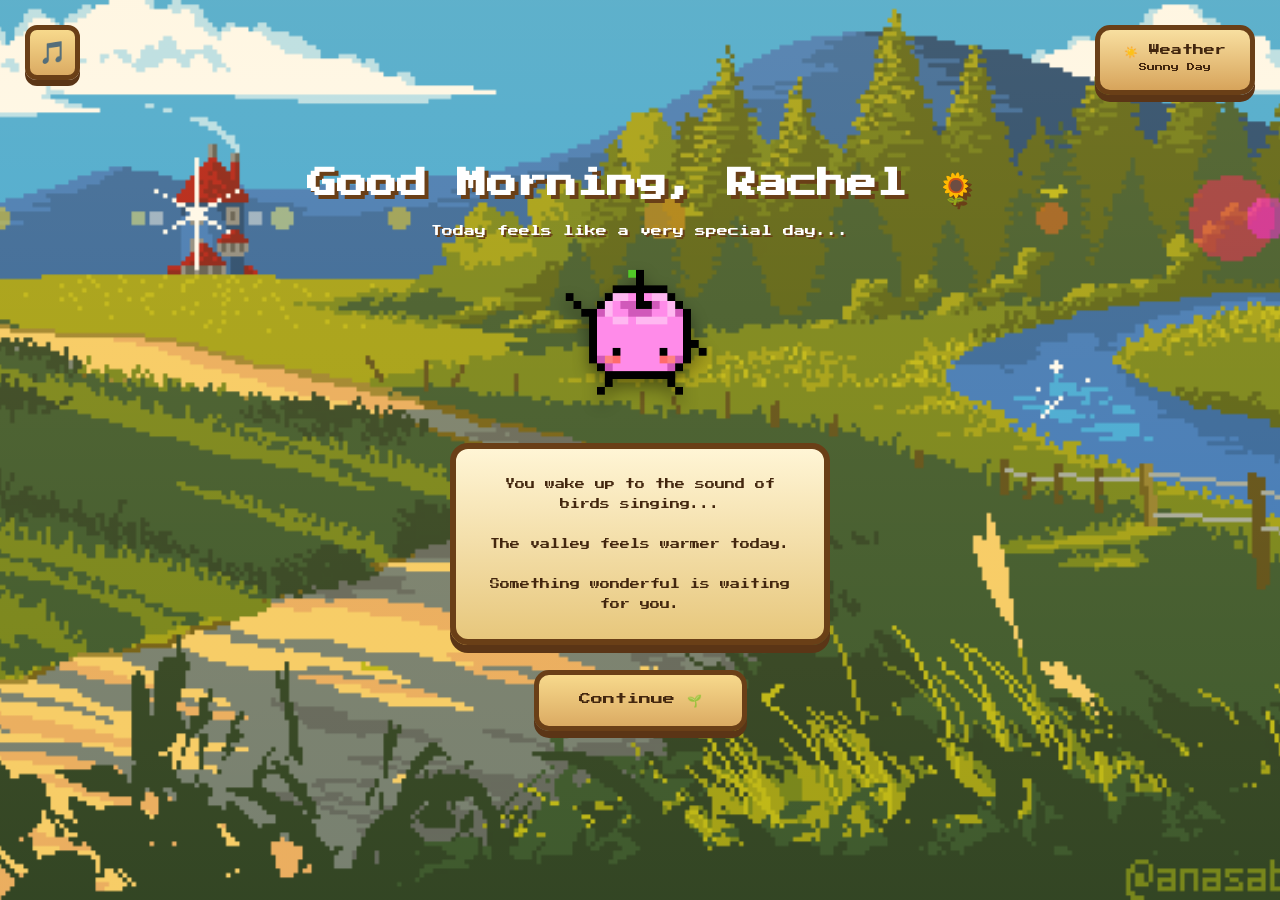
==== birthday.html @ 8ed4ac44 "Second page" ====
<!DOCTYPE html>
<html lang="en">

<head>

    <meta charset="UTF-8">

    <meta name="viewport" content="width=device-width, initial-scale=1.0">


    <title>Rachel's Valley - Summer 29</title>


    <link rel="stylesheet" href="birthday.css">


    <link href="https://fonts.googleapis.com/css2?family=Press+Start+2P&display=swap" rel="stylesheet">


</head>


<body>



<!-- =====================================
     NEW DAY TRANSITION
===================================== -->


<div id="day-transition">


    <div class="day-card">


        ☀️ Summer 29


        <br><br>


        Year 1


        <br><br>


        <span>
            A new day begins...
        </span>


    </div>


</div>





<!-- =====================================
     BIRTHDAY SCREEN
===================================== -->


<section id="birthday-screen">


    <div class="overlay"></div>




    <!-- Music Button -->


    <button id="music-toggle">

        🎵

    </button>





    <!-- Weather -->


    <div class="weather-box">


        ☀️ Weather


        <br>


        <span>

            Sunny Day

        </span>


    </div>







    <div class="morning-content">





        <h1>

            Good Morning, Rachel 🌻

        </h1>





        <p class="subtitle">

            Today feels like a very special day...

        </p>






        <div class="character">


            <img 
            src="assets/rachel-character.gif"
            alt="Rachel">


        </div>







        <div class="message-box">


            <p>


            You wake up to the sound of birds singing...


            <br><br>


            The valley feels warmer today.


            <br><br>


            Something wonderful is waiting for you.


            </p>


        </div>








        <button id="continue-button">


            Continue 🌱


        </button>




    </div>




</section>





<!-- =====================================
     AUDIO
===================================== -->


<audio id="morning-music" loop>

    <source src="assets/morning.mp3" type="audio/mpeg">

</audio>



<audio id="hover-sound">

    <source src="assets/button-hover.mp3" type="audio/mpeg">

</audio>



<audio id="click-sound">

    <source src="assets/button-click.mp3" type="audio/mpeg">

</audio>





<script src="birthday.js"></script>



</body>


</html>
---- birthday.css ----
/* =====================================
   GLOBAL
===================================== */


*{

    margin:0;

    padding:0;

    box-sizing:border-box;

}



body{

    width:100%;

    height:100vh;


    overflow:hidden;


    font-family:"Press Start 2P", cursive;


}






/* =====================================
   DAY TRANSITION
===================================== */


#day-transition{


    position:fixed;


    inset:0;


    background:#000;


    display:flex;


    justify-content:center;


    align-items:center;


    z-index:20;


    animation:

    fadeOutDay 3s ease forwards;


    animation-delay:3s;


}



.day-card{


    color:white;


    text-align:center;


    font-size:18px;


    line-height:2;


    animation:

    dayFloat 2s infinite;


}



.day-card span{


    font-size:11px;


    opacity:.8;


}





@keyframes fadeOutDay{


    to{


        opacity:0;


        visibility:hidden;


    }


}



@keyframes dayFloat{


    50%{


        transform:translateY(-10px);


    }


}






/* =====================================
   BIRTHDAY BACKGROUND
===================================== */


#birthday-screen{


    width:100%;


    height:100vh;


    position:relative;


    display:flex;


    justify-content:center;


    align-items:center;



    background:

    url("assets/bird.gif");



    background-size:cover;


    background-position:center;



    animation:

    morningFade 3s ease;


}





.overlay{


    position:absolute;


    inset:0;



    background:

    linear-gradient(

        rgba(255,220,140,.25),

        rgba(255,240,180,.12)

    );


}







/* =====================================
   MUSIC BUTTON
===================================== */


#music-toggle{


    position:absolute;


    top:25px;


    left:25px;



    width:55px;


    height:55px;



    border-radius:12px;


    border:5px solid #6a3f17;



    background:

    linear-gradient(

        #f7d98c,

        #dbab63

    );



    font-size:22px;


    cursor:pointer;



    z-index:5;



    box-shadow:


    0 6px #5b3516;



}



#music-toggle:hover{


    transform:scale(1.1);


}








/* =====================================
   WEATHER BOX
===================================== */


.weather-box{


    position:absolute;


    top:25px;


    right:25px;



    width:160px;



    padding:15px;



    text-align:center;



    background:


    linear-gradient(

        #f8dfa0,

        #d7a45b

    );



    border:5px solid #6a3f17;



    border-radius:15px;



    color:#43270f;



    font-size:11px;



    box-shadow:


    0 7px #5b3516;



    z-index:5;



}



.weather-box span{


    font-size:8px;


    line-height:2;


}








/* =====================================
   CONTENT
===================================== */


.morning-content{


    position:relative;


    z-index:2;


    text-align:center;


    color:white;


}






h1{


    font-size:30px;



    text-shadow:


    4px 4px #6a3f17;



}



.subtitle{


    margin-top:20px;


    font-size:11px;


    text-shadow:


    2px 2px #6a3f17;


}









/* =====================================
   CHARACTER
===================================== */


.character img{


    width:180px;


    margin-top:25px;



    filter:


    drop-shadow(

        0 8px 8px rgba(0,0,0,.4)

    );



    animation:


    characterFloat 3s ease-in-out infinite;


}





@keyframes characterFloat{


    50%{


        transform:translateY(-10px);


    }


}









/* =====================================
   MESSAGE BOX
===================================== */


.message-box{


    width:380px;


    max-width:90vw;


    margin:25px auto;



    background:


    linear-gradient(

        #fff5d5,

        #e7c77c

    );



    border:6px solid #6a3f17;


    border-radius:18px;



    padding:25px;



    color:#43270f;



    font-size:10px;



    line-height:2;



    box-shadow:


    0 8px #5b3516;


}








/* =====================================
   CONTINUE BUTTON
===================================== */


#continue-button{


    padding:18px 40px;



    font-family:"Press Start 2P";



    font-size:12px;



    color:#43270f;



    background:


    linear-gradient(

        #f7d98c,

        #dbab63

    );



    border:


    5px solid #6a3f17;



    border-radius:15px;



    cursor:pointer;



    box-shadow:


    0 7px #5b3516;



    transition:.2s;


}





#continue-button:hover{


    transform:

    translateY(-5px);


}





#continue-button:active{


    transform:

    translateY(4px);


}



@keyframes morningFade{


    from{

        filter:brightness(.6);

    }


    to{

        filter:brightness(1);

    }


}
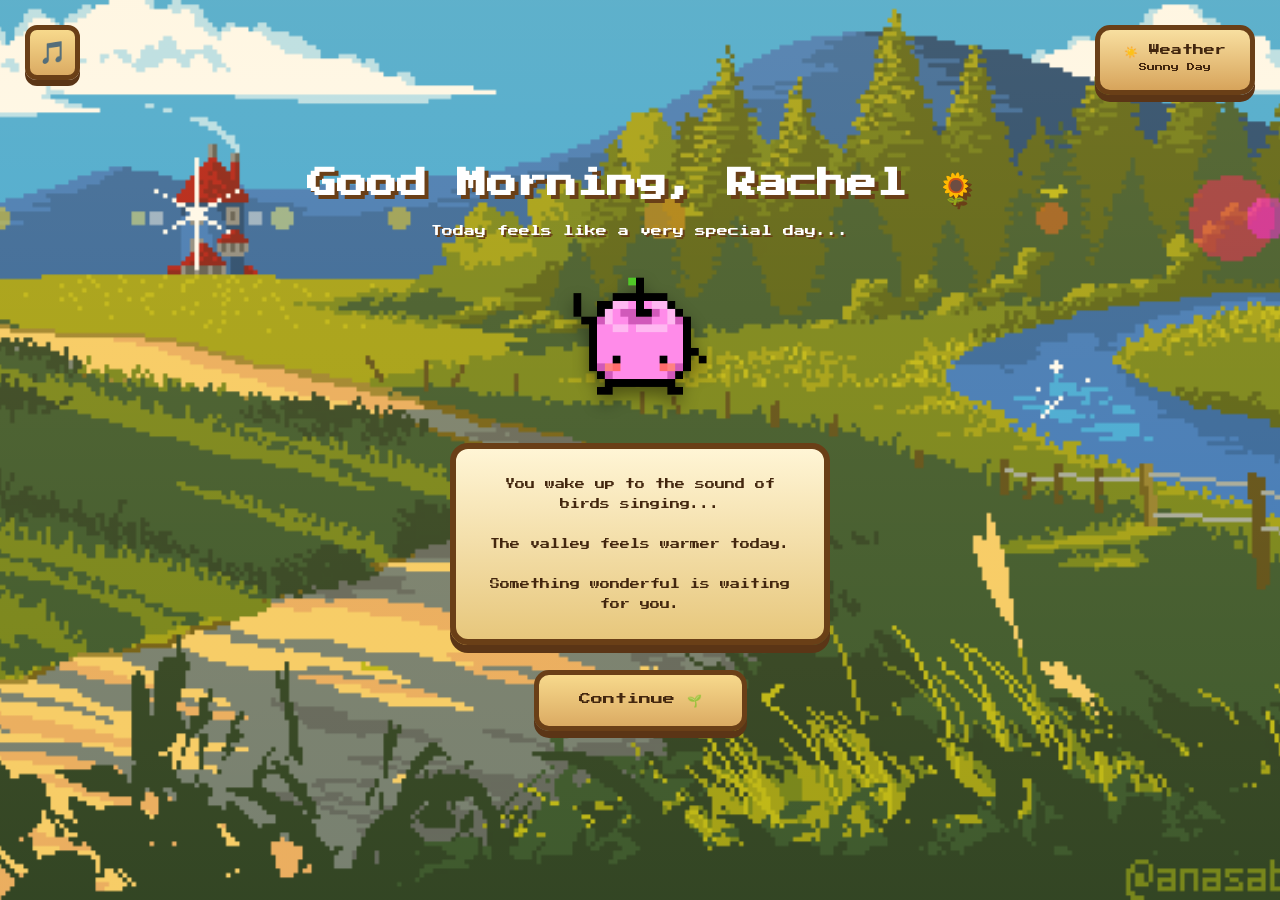
==== commit efc4d59f: "Final edit v1" ====
--- a/birthday.html
+++ b/birthday.html
@@ -19,10 +19,9 @@
 
 </head>
 
-
 <body>
 
-
+<div id="page-transition"></div>
 
 <!-- =====================================
      NEW DAY TRANSITION
--- a/birthday.css
+++ b/birthday.css
@@ -205,26 +205,16 @@
 
 
 .overlay{
-
-
     position:absolute;
-
-
     inset:0;
 
-
-
     background:
-
     linear-gradient(
-
         rgba(255,220,140,.25),
-
         rgba(255,240,180,.12)
-
     );
 
-
+    pointer-events: none;
 }
 
 
@@ -716,4 +706,89 @@
     }
 
 
+}
+
+.overlay{
+    z-index:1;
+}
+
+.morning-content{
+    position:relative;
+    z-index:2;
+}
+
+#music-toggle{
+    position:absolute;
+    z-index:100;
+}
+
+.weather-box{
+    position:absolute;
+    z-index:100;
+}
+
+/* =====================================
+   PAGE FADE TRANSITION
+===================================== */
+
+
+#page-transition{
+
+    position:fixed;
+
+    inset:0;
+
+    background:black;
+
+    opacity:0;
+
+    pointer-events:none;
+
+    z-index:9999;
+
+    transition:
+
+    opacity 1s ease;
+
+}
+
+
+
+#page-transition.fade-out{
+
+    opacity:1;
+
+}
+
+/* =====================================
+   PAGE FADE TRANSITION
+===================================== */
+
+
+#page-fade{
+
+    position:fixed;
+
+    inset:0;
+
+    background:black;
+
+    opacity:0;
+
+    pointer-events:none;
+
+    z-index:9999;
+
+    transition:opacity 1s ease;
+
+}
+
+
+
+#page-fade.active{
+
+    opacity:1;
+
+    pointer-events:auto;
+
 }
